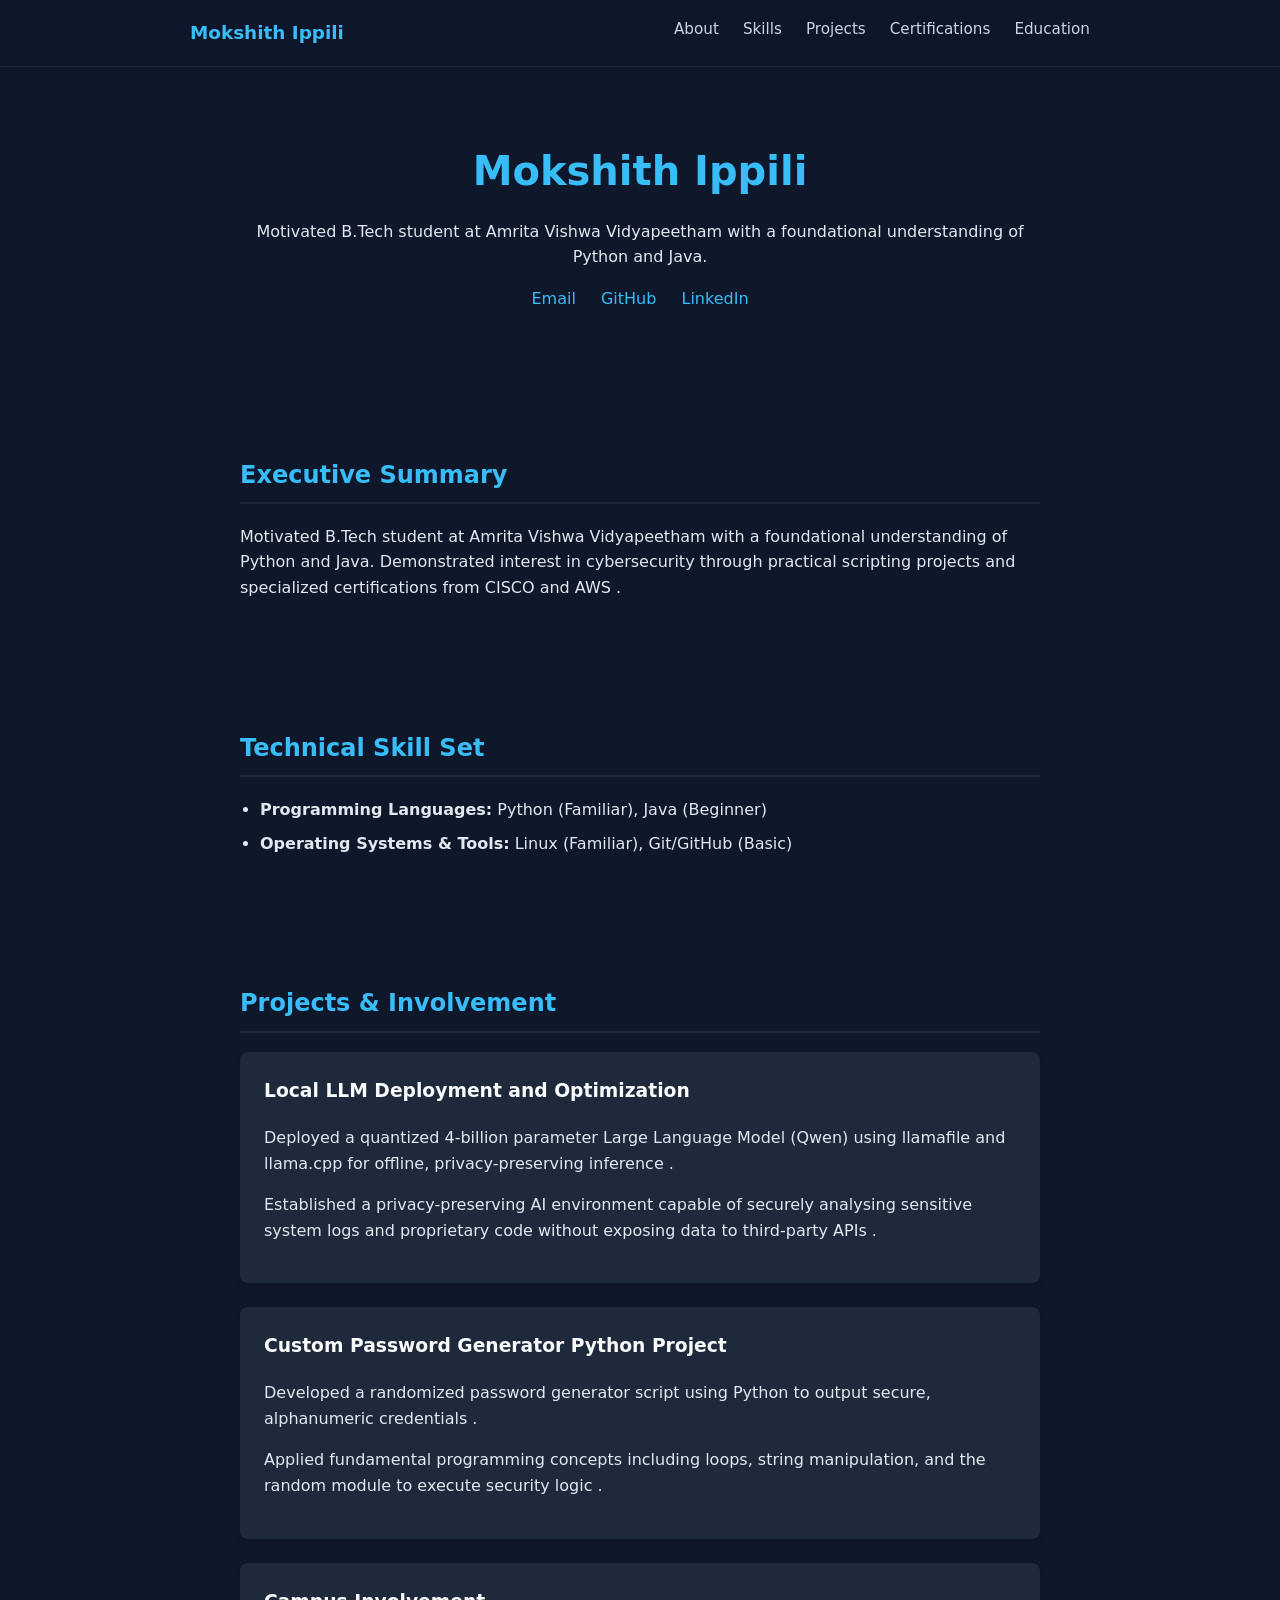
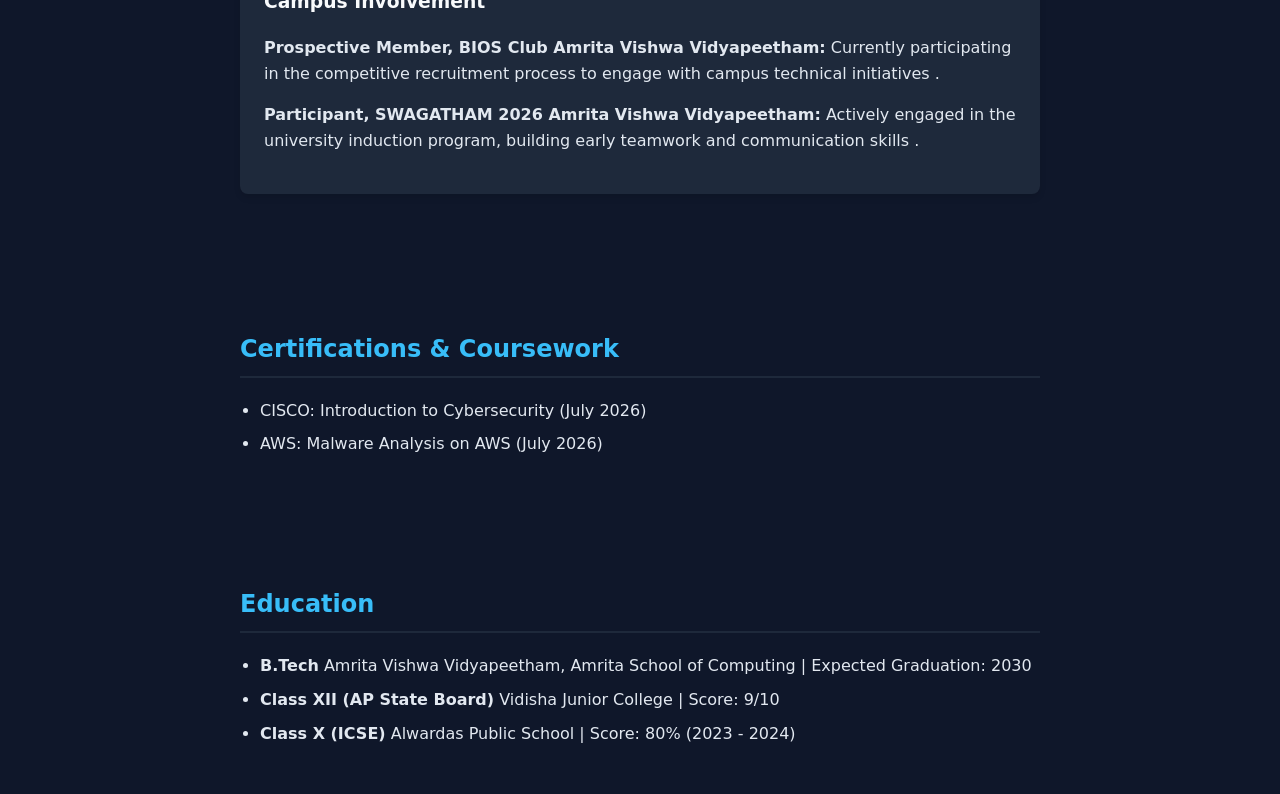
==== portfolio.html @ 92a4885b "Initial portfolio commit" ====
<!DOCTYPE html>
<html lang="en">
<head>
    <meta charset="UTF-8">
    <meta name="viewport" content="width=device-width, initial-scale=1.0">
    <title>Mokshith Ippili | Portfolio</title>
    <link rel="stylesheet" href="style.css">
</head>
<body>
    <!-- Sticky Navigation Bar -->
    <nav class="navbar">
        <div class="nav-container">
            <span class="logo">Mokshith Ippili</span>
            <ul class="nav-links">
                <li><a href="#about">About</a></li>
                <li><a href="#skills">Skills</a></li>
                <li><a href="#projects">Projects</a></li>
                <li><a href="#certifications">Certifications</a></li>
                <li><a href="#education">Education</a></li>
            </ul>
        </div>
    </nav>

    <!-- Hero Section -->
    <header class="hero">
        <h1>Mokshith Ippili</h1>
        <p>Motivated B.Tech student at Amrita Vishwa Vidyapeetham with a foundational understanding of Python and Java.</p>
        <div class="contact-links">
            <a href="mailto:mokshith.cys@gmail.com">Email</a>
            <a href="https://github.com" target="_blank">GitHub</a>
            <a href="https://linkedin.com" target="_blank">LinkedIn</a>
        </div>
    </header>

    <!-- Executive Summary Section -->
    <section id="about">
        <h2>Executive Summary</h2>
        <p>Motivated B.Tech student at Amrita Vishwa Vidyapeetham with a foundational understanding of Python and Java. Demonstrated interest in cybersecurity through practical scripting projects and specialized certifications from CISCO and AWS .</p>
    </section>

    <!-- Technical Skills Section -->
    <section id="skills">
        <h2>Technical Skill Set</h2>
        <ul>
            <li><strong>Programming Languages:</strong> Python (Familiar), Java (Beginner) </li>
            <li><strong>Operating Systems & Tools:</strong> Linux (Familiar), Git/GitHub (Basic) </li>
        </ul>
    </section>

    <!-- Projects Section -->
    <section id="projects">
        <h2>Projects & Involvement</h2>
        
        <div class="project-card">
            <h3>Local LLM Deployment and Optimization</h3>
            <p>Deployed a quantized 4-billion parameter Large Language Model (Qwen) using llamafile and llama.cpp for offline, privacy-preserving inference .</p>
            <p>Established a privacy-preserving AI environment capable of securely analysing sensitive system logs and proprietary code without exposing data to third-party APIs .</p>
        </div>

        <div class="project-card">
            <h3>Custom Password Generator Python Project</h3>
            <p>Developed a randomized password generator script using Python to output secure, alphanumeric credentials .</p>
            <p>Applied fundamental programming concepts including loops, string manipulation, and the random module to execute security logic .</p>
        </div>

        <div class="project-card">
            <h3>Campus Involvement</h3>
            <p><strong>Prospective Member, BIOS Club Amrita Vishwa Vidyapeetham:</strong> Currently participating in the competitive recruitment process to engage with campus technical initiatives .</p>
            <p><strong>Participant, SWAGATHAM 2026 Amrita Vishwa Vidyapeetham:</strong> Actively engaged in the university induction program, building early teamwork and communication skills .</p>
        </div>
    </section>

    <!-- Certifications Section -->
    <section id="certifications">
        <h2>Certifications & Coursework</h2>
        <ul>
            <li>CISCO: Introduction to Cybersecurity (July 2026) </li>
            <li>AWS: Malware Analysis on AWS (July 2026) </li>
        </ul>
    </section>

    <!-- Education Section -->
    <section id="education">
        <h2>Education</h2>
        <ul>
            <li><strong>B.Tech</strong> Amrita Vishwa Vidyapeetham, Amrita School of Computing | Expected Graduation: 2030 </li>
            <li><strong>Class XII (AP State Board)</strong> Vidisha Junior College | Score: 9/10 </li>
            <li><strong>Class X (ICSE)</strong> Alwardas Public School | Score: 80% (2023 - 2024) </li>
        </ul>
    </section>
</body>
</html>
---- style.css ----
html {
    scroll-behavior: smooth;
}

body {
    font-family: system-ui, -apple-system, BlinkMacSystemFont, 'Segoe UI', Roboto, Oxygen, Ubuntu, Cantarell, sans-serif;
    line-height: 1.6;
    margin: 0;
    padding: 0;
    background-color: #0f172a;
    color: #e2e8f0;
}

/* Navbar Styles */
.navbar {
    position: fixed;
    top: 0;
    left: 0;
    width: 100%;
    background-color: rgba(15, 23, 42, 0.95);
    backdrop-filter: blur(5px);
    border-bottom: 1px solid #1e293b;
    z-index: 1000;
}

.nav-container {
    max-width: 900px;
    margin: 0 auto;
    padding: 1rem;
    display: flex;
    justify-content: space-between;
    align-items: center;
}

.logo {
    font-weight: bold;
    color: #38bdf8;
    font-size: 1.15rem;
}

.nav-links {
    list-style: none;
    display: flex;
    gap: 1.5rem;
    margin: 0;
    padding: 0;
}

.nav-links a {
    color: #cbd5e1;
    text-decoration: none;
    font-size: 0.95rem;
    transition: color 0.2s;
}

.nav-links a:hover {
    color: #38bdf8;
}

/* Content Sections */
header, section {
    padding: 2rem 1rem;
    max-width: 800px;
    margin: 0 auto;
}

.hero {
    text-align: center;
    padding: 7rem 1rem 4rem 1rem; /* Extra top padding to clear sticky navbar */
}

h1 {
    font-size: 2.5rem;
    color: #38bdf8;
    margin-bottom: 0.5rem;
}

h2 {
    color: #38bdf8;
    border-bottom: 2px solid #1e293b;
    padding-bottom: 0.5rem;
    margin-top: 3rem;
}

.contact-links {
    margin-top: 1rem;
}

.contact-links a {
    color: #38bdf8;
    text-decoration: none;
    margin: 0 10px;
    font-weight: 500;
}

.contact-links a:hover {
    text-decoration: underline;
}

.project-card {
    background: #1e293b;
    padding: 1.5rem;
    margin-bottom: 1.5rem;
    border-radius: 8px;
    box-shadow: 0 4px 6px rgba(0, 0, 0, 0.1);
}

.project-card h3 {
    margin-top: 0;
    color: #f8fafc;
}

ul {
    padding-left: 20px;
}

li {
    margin-bottom: 0.5rem;
}
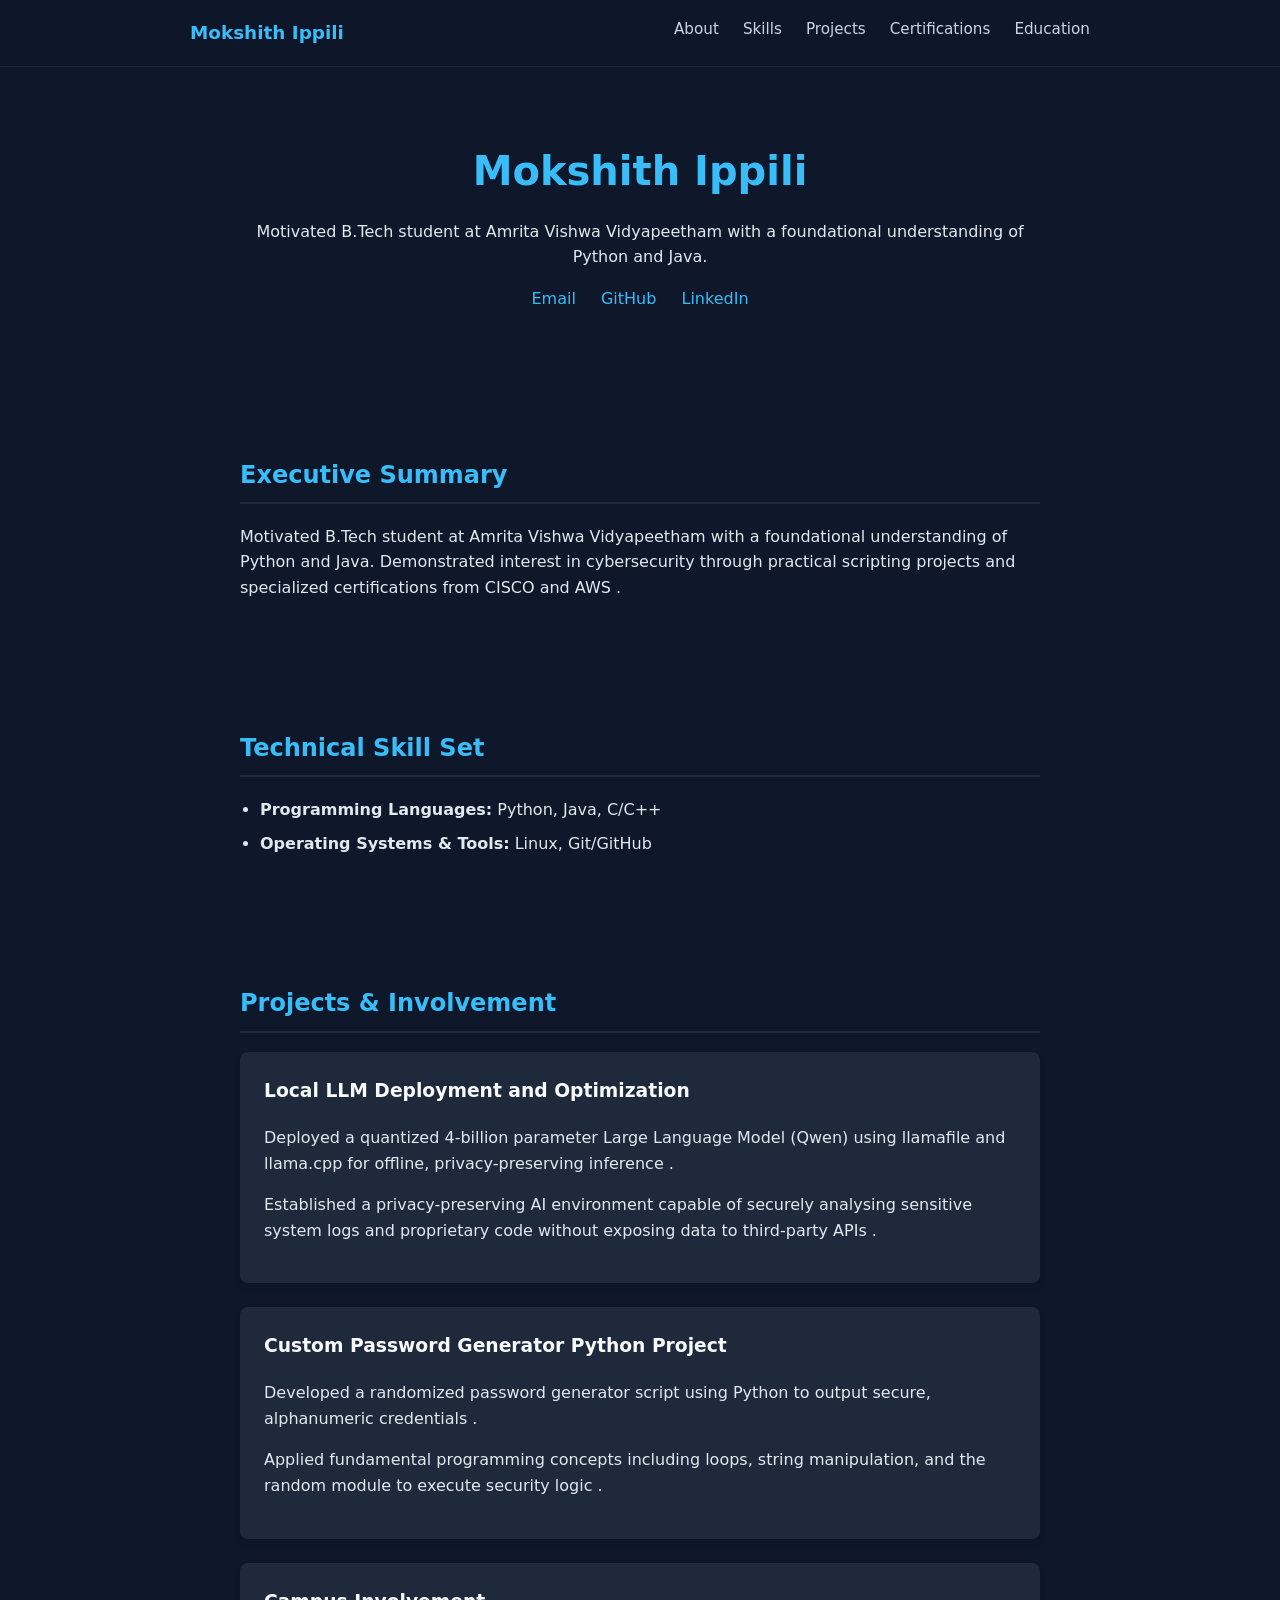
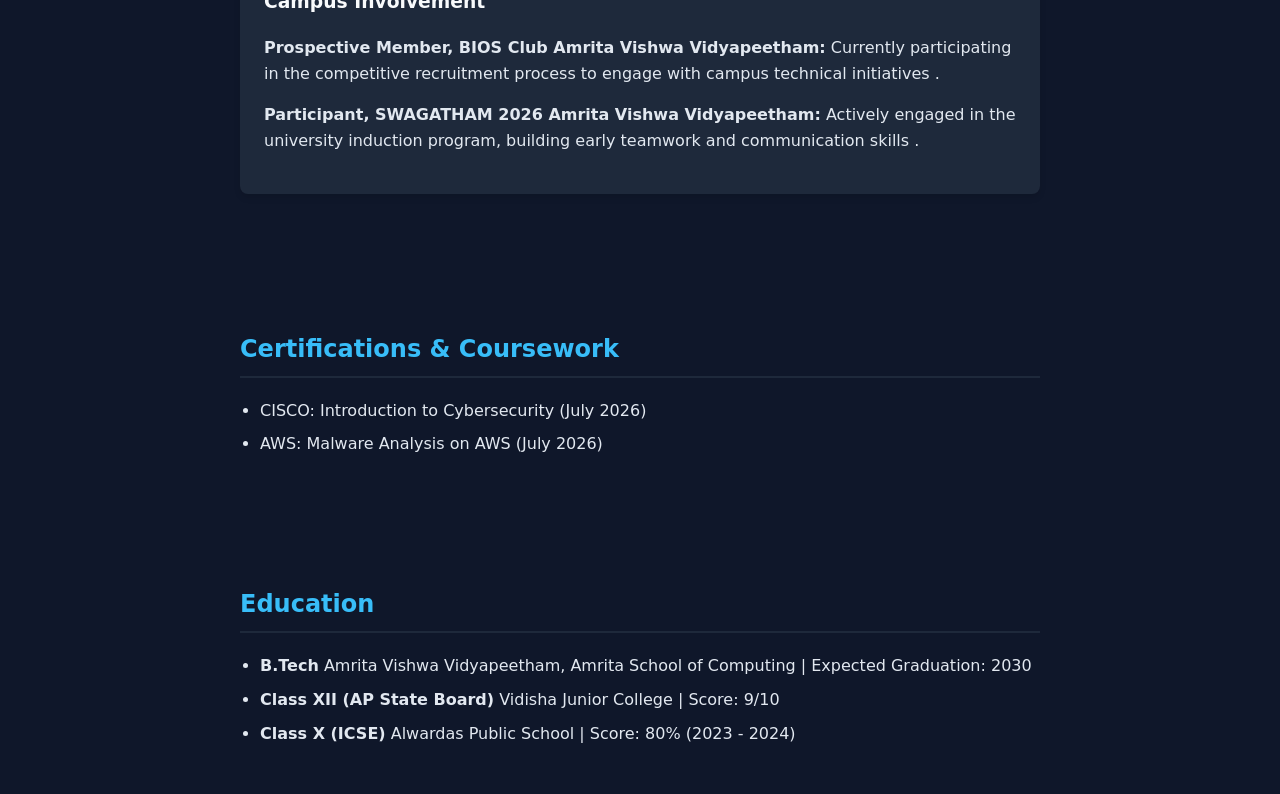
==== commit 49e60b74: "Update portfolio.html" ====
--- a/portfolio.html
+++ b/portfolio.html
@@ -42,8 +42,8 @@
     <section id="skills">
         <h2>Technical Skill Set</h2>
         <ul>
-            <li><strong>Programming Languages:</strong> Python (Familiar), Java (Beginner) </li>
-            <li><strong>Operating Systems & Tools:</strong> Linux (Familiar), Git/GitHub (Basic) </li>
+            <li><strong>Programming Languages:</strong> Python, Java, C/C++</li>
+            <li><strong>Operating Systems & Tools:</strong> Linux, Git/GitHub </li>
         </ul>
     </section>
 
@@ -89,4 +89,4 @@
         </ul>
     </section>
 </body>
-</html>+</html>
